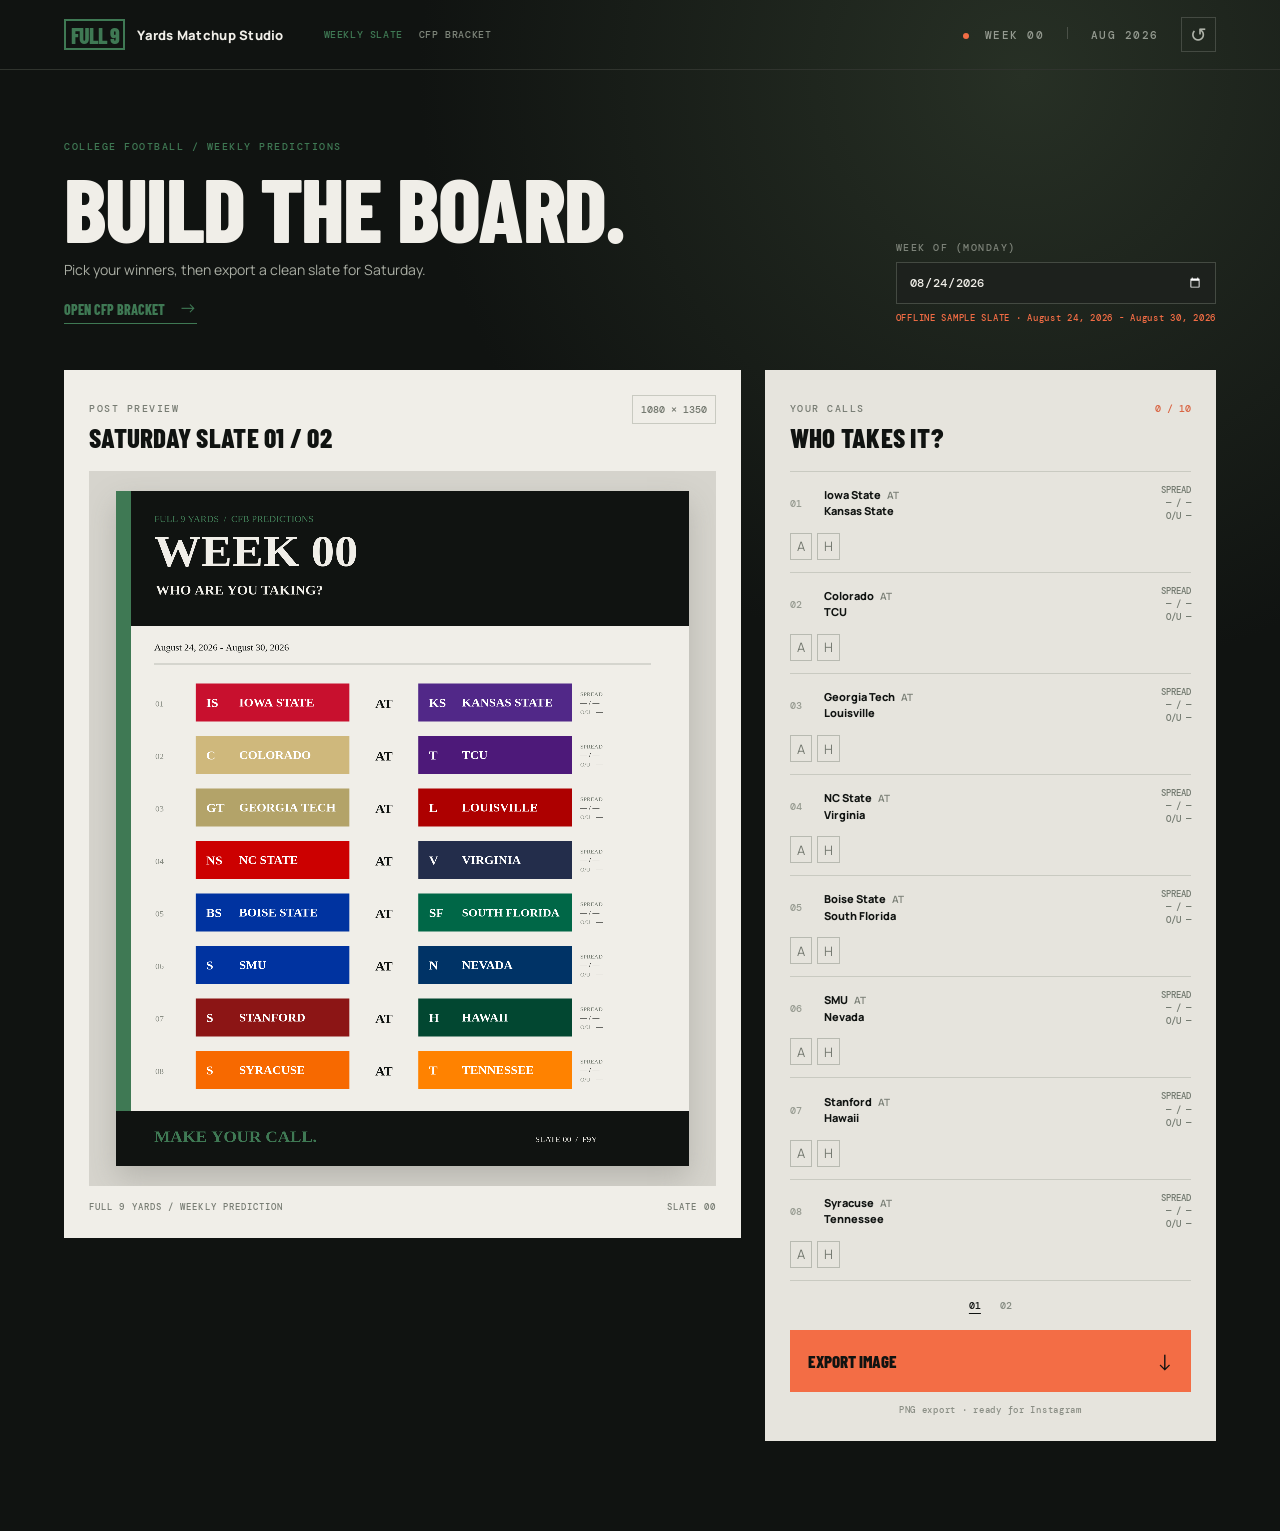
==== index.html @ cd724bb4 "Add GitHub Pages deployment" ====
<!doctype html>
<html lang="en">
<head>
  <meta charset="utf-8">
  <meta name="viewport" content="width=device-width, initial-scale=1">
  <title>F9Y Matchup Studio</title>
  <link rel="preconnect" href="https://fonts.googleapis.com">
  <link rel="preconnect" href="https://fonts.gstatic.com" crossorigin>
  <link href="https://fonts.googleapis.com/css2?family=Barlow+Condensed:wght@600;700;800;900&family=DM+Mono:wght@400;500&family=Manrope:wght@400;600;700;800&display=swap" rel="stylesheet">
  <link rel="stylesheet" href="styles.css">
</head>
<body>
  <div class="app-shell">
    <header class="topbar">
      <a class="brand" href="#"><span class="brand-mark">FULL 9</span><span>Yards Matchup Studio</span></a>
      <nav class="page-nav" aria-label="Studio pages"><a class="active" href="index.html">Weekly slate</a><a href="cfp-bracket.html">CFP bracket</a></nav>
      <div class="topbar-meta"><span class="live-dot"></span> WEEK <span id="headerWeekNumber">00</span> <span class="meta-divider"></span> AUG 2026</div>
      <button class="icon-button" id="resetButton" title="Reset picks" aria-label="Reset picks">↺</button>
    </header>

    <main class="workspace">
      <section class="intro-row">
        <div>
          <p class="eyebrow">COLLEGE FOOTBALL / WEEKLY PREDICTIONS</p>
          <h1>Build the board.</h1>
          <p class="lede">Pick your winners, then export a clean slate for Saturday.</p>
          <a class="bracket-link" href="cfp-bracket.html">Open CFP Bracket <span>→</span></a>
        </div>
        <div class="date-control">
          <label for="gameDate">WEEK OF (MONDAY)</label>
          <input id="gameDate" type="date" value="2026-08-29">
          <span class="schedule-status" id="scheduleStatus">LOADING SCHEDULE...</span>
        </div>
      </section>

      <section class="studio-grid">
        <div class="board-panel">
          <div class="panel-heading">
            <div><span class="section-kicker">POST PREVIEW</span><h2>Saturday slate <span id="pageLabel">01 / 01</span></h2></div>
            <span class="format-chip">1080 × 1350</span>
          </div>
          <div class="canvas-wrap"><canvas id="postCanvas" width="1080" height="1350"></canvas></div>
          <div class="canvas-footer"><span>FULL 9 YARDS / WEEKLY PREDICTION</span><span id="canvasPage">SLATE 00</span></div>
        </div>

        <aside class="control-panel">
          <div class="control-heading"><div><span class="section-kicker">YOUR CALLS</span><h2>Who takes it?</h2></div><span class="pick-count" id="pickCount">0 / 8</span></div>
          <div class="matchup-list" id="matchupList"></div>
          <div class="pagination" id="pagination"></div>
          <button class="export-button" id="exportButton"><span>Export image</span><b>↓</b></button>
          <p class="export-note">PNG export · ready for Instagram</p>
        </aside>
      </section>
    </main>
  </div>
  <script src="app.js"></script>
</body>
</html>
---- styles.css ----
:root{--ink:#101311;--paper:#f0eee8;--muted:#858981;--line:#d5d5cd;--acid:#3f7954;--orange:#f36d45;--white:#faf9f4}
.schedule-status{color:#777f72;font:500 9px "DM Mono";letter-spacing:.08em}.schedule-status.error{color:var(--orange)}
.page-nav{display:flex;gap:16px;margin-left:18px}.page-nav a{color:#7f867b;text-decoration:none;font:500 10px "DM Mono";letter-spacing:.06em;text-transform:uppercase}.page-nav a:hover,.page-nav a.active{color:var(--acid)}
.bracket-link{display:inline-flex;gap:14px;margin-top:22px;color:var(--acid);text-decoration:none;font:800 14px "Barlow Condensed";text-transform:uppercase;border-bottom:1px solid var(--acid);padding-bottom:5px}.bracket-link span{font:400 18px Manrope;line-height:.7}.bracket-link:hover{color:var(--paper);border-color:var(--paper)}
.bracket-rounds{display:grid;gap:12px;border-top:1px solid #c9cac1;padding-top:12px}.bracket-round{border-bottom:1px solid #c9cac1;padding-bottom:10px}.bracket-round h3{font:800 18px/1 "Barlow Condensed";text-transform:uppercase;margin:0 0 9px}.bracket-match{display:grid;grid-template-columns:1fr auto;align-items:center;gap:8px;padding:7px 0;font-size:10px}.bracket-match+.bracket-match{border-top:1px solid #d2d3ca}.bracket-teams{color:#555b53;line-height:1.45}.bracket-teams strong{color:var(--ink);font-weight:800}.bracket-pick{width:26px;height:26px;border:1px solid #b8bab1;background:transparent;color:#73786f;cursor:pointer;font-size:13px}.bracket-pick:hover,.bracket-pick.active{background:var(--acid);border-color:var(--ink);color:var(--ink)}
.team-choice{display:block;width:100%;padding:3px 5px;border:0;background:transparent;color:#555b53;text-align:left;font-size:10px;cursor:pointer}.team-choice:hover,.team-choice.chosen{background:var(--acid);color:var(--ink);font-weight:800}.team-choice:disabled{cursor:default;color:#8b9188}
.seed-editor{border-bottom:1px solid #c9cac1;padding-bottom:17px;margin-bottom:18px}.seed-editor h2{font:800 22px/1 "Barlow Condensed";text-transform:uppercase;margin:7px 0 12px}.seed-editor .section-kicker{color:#777c73}.team-selectors{display:grid;grid-template-columns:1fr 1fr;gap:6px}.team-select{display:grid;grid-template-columns:20px 1fr;align-items:center;gap:5px;color:#73786f;font:500 9px "DM Mono"}.team-select select{min-width:0;background:#f0eee8;border:1px solid #c4c6bd;color:var(--ink);padding:6px 4px;font-size:10px}
.matchup{grid-template-columns:24px minmax(0,1fr) auto auto}.game-odds{color:#737a70;font:500 9px/1.45 "DM Mono";text-align:right;white-space:nowrap}
*{box-sizing:border-box}body{margin:0;background:var(--ink);color:var(--paper);font-family:Manrope, sans-serif}button,input{font:inherit}.app-shell{min-height:100vh;background:radial-gradient(circle at 80% 5%,#273025 0,#101311 34%)}.topbar{height:70px;border-bottom:1px solid #30342e;display:flex;align-items:center;padding:0 clamp(20px,5vw,76px);gap:22px}.brand{color:var(--paper);text-decoration:none;display:flex;align-items:center;gap:12px;font-weight:800;font-size:13px;letter-spacing:.02em}.brand-mark{font-family:"Barlow Condensed";font-size:22px;letter-spacing:-.05em;color:var(--acid);border:2px solid var(--acid);padding:1px 5px 0}.topbar-meta{margin-left:auto;color:#949a90;font:500 11px "DM Mono";letter-spacing:.14em}.live-dot{display:inline-block;background:var(--orange);width:6px;height:6px;border-radius:50%;margin-right:7px}.meta-divider{display:inline-block;height:12px;border-left:1px solid #4b5148;margin:0 14px}.icon-button{border:1px solid #444a42;background:transparent;color:#aeb2a8;width:35px;height:35px;cursor:pointer;font-size:20px}.workspace{max-width:1380px;margin:auto;padding:70px clamp(20px,5vw,76px) 90px}.intro-row{display:flex;justify-content:space-between;align-items:end;margin-bottom:46px}.eyebrow,.section-kicker,.date-control label{color:var(--acid);font:500 10px "DM Mono";letter-spacing:.15em;margin:0}.intro-row h1{font:800 clamp(52px,7vw,90px)/.9 "Barlow Condensed";letter-spacing:-.02em;text-transform:uppercase;margin:14px 0 12px}.lede{color:#a9ada3;margin:0;font-size:14px}.date-control{display:grid;gap:8px;min-width:172px}.date-control label{color:#7d8379}.date-control input{color:var(--paper);background:#1d211d;border:1px solid #444a42;padding:11px 12px;color-scheme:dark;font:500 12px "DM Mono"}.studio-grid{display:grid;grid-template-columns:minmax(0,1.2fr) minmax(320px,.8fr);gap:24px;align-items:start}.board-panel,.control-panel{background:var(--paper);color:var(--ink);padding:25px}.control-panel{background:#e6e4dd}.panel-heading,.control-heading{display:flex;align-items:start;justify-content:space-between;margin-bottom:20px}.panel-heading h2,.control-heading h2{font:800 27px/1 "Barlow Condensed";text-transform:uppercase;margin:7px 0 0;letter-spacing:.01em}.panel-heading .section-kicker,.control-heading .section-kicker{color:#777c73}.format-chip,.pick-count{font:500 10px "DM Mono";color:#71766d;border:1px solid #c9cac1;padding:7px 8px}.pick-count{border:0;padding:7px 0;color:#d96341}.canvas-wrap{background:#d6d4cd;display:flex;justify-content:center;padding:20px;max-height:715px;overflow:hidden}.canvas-wrap canvas{display:block;width:min(100%,573px);height:auto;box-shadow:0 12px 28px #77787355}.canvas-footer{display:flex;justify-content:space-between;color:#787d74;font:500 9px "DM Mono";letter-spacing:.12em;padding-top:15px}.matchup-list{border-top:1px solid #c9cac1}.matchup{display:grid;grid-template-columns:24px 1fr auto;align-items:center;gap:10px;border-bottom:1px solid #c9cac1;padding:12px 0}.matchup-number{color:#969a90;font:500 10px "DM Mono"}.team-pair{font-size:11px;font-weight:800;line-height:1.5}.team-pair span{color:#7a7f76;font-weight:600;font-size:10px;margin-left:4px}.pick-buttons{display:flex;gap:5px}.pick-button{width:27px;height:27px;border:1px solid #b8bab1;background:transparent;color:#73786f;cursor:pointer;font-size:13px}.pick-button:hover,.pick-button.active{background:var(--acid);border-color:var(--ink);color:var(--ink)}.pagination{display:flex;justify-content:center;gap:7px;padding:17px 0}.page-button{border:0;background:transparent;color:#848a80;font:500 10px "DM Mono";cursor:pointer}.page-button.active{color:var(--ink);text-decoration:underline;text-underline-offset:4px}.export-button{width:100%;background:var(--orange);color:var(--ink);border:0;padding:16px 18px;display:flex;justify-content:space-between;align-items:center;font:800 17px "Barlow Condensed";text-transform:uppercase;cursor:pointer}.export-button:hover{background:var(--acid)}.export-button b{font:400 22px Manrope}.export-note{text-align:center;color:#8a8e85;font:500 9px "DM Mono";letter-spacing:.08em;margin:12px 0 0}@media(max-width:800px){.topbar-meta{display:none}.intro-row{align-items:start;gap:28px;flex-direction:column;margin-bottom:30px}.date-control{width:100%}.studio-grid{grid-template-columns:1fr}.workspace{padding-top:45px}.board-panel,.control-panel{padding:17px}.canvas-wrap{padding:10px}.canvas-footer{font-size:8px}}
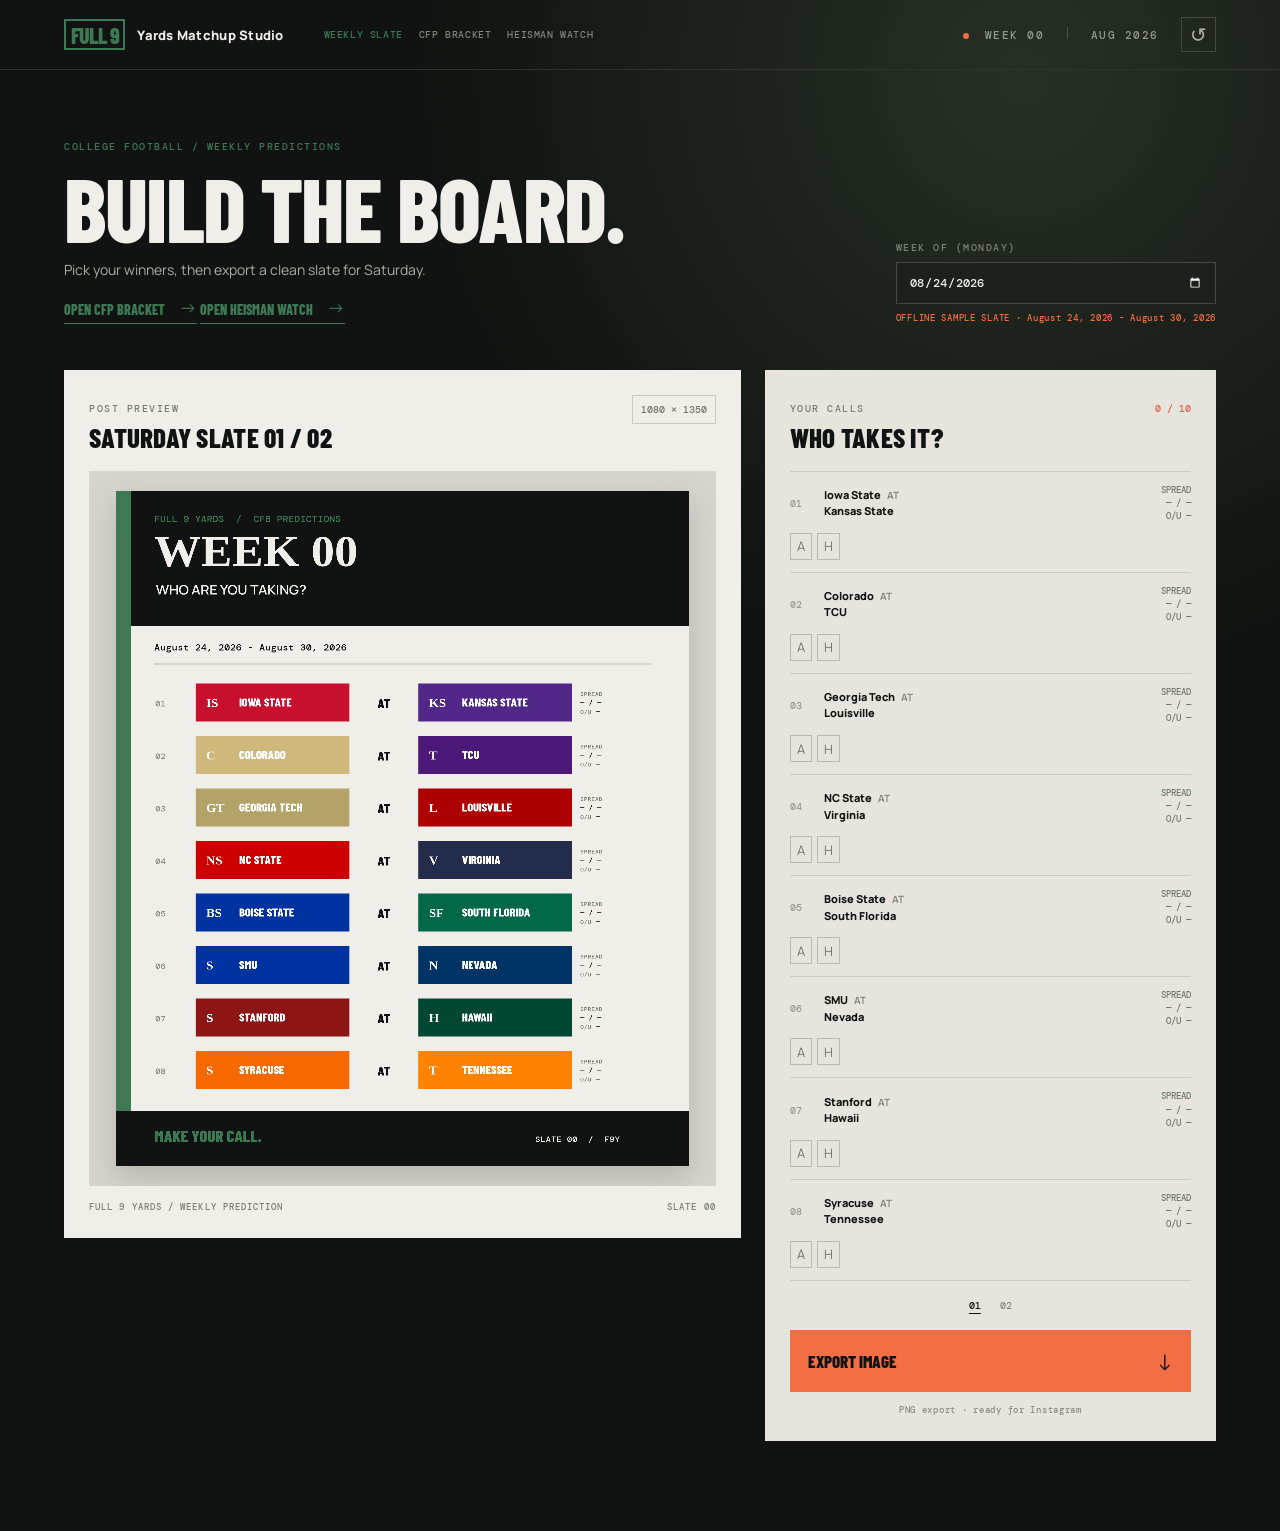
==== commit 8b32ae51: "Add Heisman watch page" ====
--- a/index.html
+++ b/index.html
@@ -13,7 +13,7 @@
   <div class="app-shell">
     <header class="topbar">
       <a class="brand" href="#"><span class="brand-mark">FULL 9</span><span>Yards Matchup Studio</span></a>
-      <nav class="page-nav" aria-label="Studio pages"><a class="active" href="index.html">Weekly slate</a><a href="cfp-bracket.html">CFP bracket</a></nav>
+      <nav class="page-nav" aria-label="Studio pages"><a class="active" href="index.html">Weekly slate</a><a href="cfp-bracket.html">CFP bracket</a><a href="heisman.html">Heisman watch</a></nav>
       <div class="topbar-meta"><span class="live-dot"></span> WEEK <span id="headerWeekNumber">00</span> <span class="meta-divider"></span> AUG 2026</div>
       <button class="icon-button" id="resetButton" title="Reset picks" aria-label="Reset picks">↺</button>
     </header>
@@ -25,6 +25,7 @@
           <h1>Build the board.</h1>
           <p class="lede">Pick your winners, then export a clean slate for Saturday.</p>
           <a class="bracket-link" href="cfp-bracket.html">Open CFP Bracket <span>→</span></a>
+          <a class="bracket-link" href="heisman.html">Open Heisman Watch <span>→</span></a>
         </div>
         <div class="date-control">
           <label for="gameDate">WEEK OF (MONDAY)</label>
--- a/styles.css
+++ b/styles.css
@@ -6,4 +6,5 @@
 .team-choice{display:block;width:100%;padding:3px 5px;border:0;background:transparent;color:#555b53;text-align:left;font-size:10px;cursor:pointer}.team-choice:hover,.team-choice.chosen{background:var(--acid);color:var(--ink);font-weight:800}.team-choice:disabled{cursor:default;color:#8b9188}
 .seed-editor{border-bottom:1px solid #c9cac1;padding-bottom:17px;margin-bottom:18px}.seed-editor h2{font:800 22px/1 "Barlow Condensed";text-transform:uppercase;margin:7px 0 12px}.seed-editor .section-kicker{color:#777c73}.team-selectors{display:grid;grid-template-columns:1fr 1fr;gap:6px}.team-select{display:grid;grid-template-columns:20px 1fr;align-items:center;gap:5px;color:#73786f;font:500 9px "DM Mono"}.team-select select{min-width:0;background:#f0eee8;border:1px solid #c4c6bd;color:var(--ink);padding:6px 4px;font-size:10px}
 .matchup{grid-template-columns:24px minmax(0,1fr) auto auto}.game-odds{color:#737a70;font:500 9px/1.45 "DM Mono";text-align:right;white-space:nowrap}
+.heisman-layout{grid-template-columns:minmax(0,1.3fr) minmax(280px,.7fr)}.heisman-list{display:grid;gap:14px}.heisman-card{display:grid;grid-template-columns:110px minmax(0,1fr);gap:16px;padding:16px;border:1px solid #d6d5ce;background:#f9f7f3;box-shadow:0 0 0 1px rgba(16,19,17,.02)}.heisman-card.lead{background:#f3f1ea}.heisman-card + .heisman-card{margin-top:0}.heisman-headshot{position:relative;display:flex;align-items:center;justify-content:center;min-height:120px;border:1px solid #d0d2ca;background:linear-gradient(135deg,#eae8e1,#d8d7d0);overflow:hidden;border-radius:16px}.heisman-headshot img{width:100%;height:100%;object-fit:cover;display:block;background:#ebefe8}.heisman-fallback{display:flex;align-items:center;justify-content:center;width:100%;height:100%;font:800 32px/1 "Barlow Condensed";letter-spacing:-.04em;color:#101311;background:linear-gradient(135deg,#ded9cf,#c5c4bb)}.heisman-meta{display:grid;grid-template-columns:auto 1fr auto;align-items:center;gap:12px}.heisman-rank{font:800 28px "Barlow Condensed";color:var(--acid);min-width:26px}.heisman-player h3{margin:0;font:800 26px/1 "Barlow Condensed";text-transform:uppercase;letter-spacing:-.04em}.heisman-player p{margin:6px 0 0;color:#5a615b;font:500 11px "DM Mono";letter-spacing:.08em;text-transform:uppercase}.heisman-odds{padding:8px 10px;background:#101311;color:#f4f3f0;font:800 18px "Barlow Condensed";letter-spacing:.02em;border-radius:999px;min-width:88px;text-align:center}.heisman-stats{display:grid;grid-template-columns:repeat(3,minmax(0,1fr));gap:10px;margin-top:12px}.heisman-stat{padding:8px 10px;border:1px solid #dad7d1;background:rgba(255,255,255,.45)}.heisman-stat-label{display:block;color:#737a70;font:500 9px "DM Mono";letter-spacing:.09em;text-transform:uppercase}.heisman-stat-value{display:block;margin-top:4px;font:800 18px/1.1 "Barlow Condensed";color:var(--ink)}.heisman-summary{display:grid;gap:10px;margin-top:18px}.heisman-summary-item{display:flex;align-items:center;justify-content:space-between;padding:9px 10px;border:1px solid #d0d2ca;background:#f5f3ee}.heisman-summary-item strong{font:800 16px "Barlow Condensed";color:var(--ink)}.heisman-summary-item span{font:500 10px "DM Mono";text-transform:uppercase;letter-spacing:.1em;color:#5d635e}
 *{box-sizing:border-box}body{margin:0;background:var(--ink);color:var(--paper);font-family:Manrope, sans-serif}button,input{font:inherit}.app-shell{min-height:100vh;background:radial-gradient(circle at 80% 5%,#273025 0,#101311 34%)}.topbar{height:70px;border-bottom:1px solid #30342e;display:flex;align-items:center;padding:0 clamp(20px,5vw,76px);gap:22px}.brand{color:var(--paper);text-decoration:none;display:flex;align-items:center;gap:12px;font-weight:800;font-size:13px;letter-spacing:.02em}.brand-mark{font-family:"Barlow Condensed";font-size:22px;letter-spacing:-.05em;color:var(--acid);border:2px solid var(--acid);padding:1px 5px 0}.topbar-meta{margin-left:auto;color:#949a90;font:500 11px "DM Mono";letter-spacing:.14em}.live-dot{display:inline-block;background:var(--orange);width:6px;height:6px;border-radius:50%;margin-right:7px}.meta-divider{display:inline-block;height:12px;border-left:1px solid #4b5148;margin:0 14px}.icon-button{border:1px solid #444a42;background:transparent;color:#aeb2a8;width:35px;height:35px;cursor:pointer;font-size:20px}.workspace{max-width:1380px;margin:auto;padding:70px clamp(20px,5vw,76px) 90px}.intro-row{display:flex;justify-content:space-between;align-items:end;margin-bottom:46px}.eyebrow,.section-kicker,.date-control label{color:var(--acid);font:500 10px "DM Mono";letter-spacing:.15em;margin:0}.intro-row h1{font:800 clamp(52px,7vw,90px)/.9 "Barlow Condensed";letter-spacing:-.02em;text-transform:uppercase;margin:14px 0 12px}.lede{color:#a9ada3;margin:0;font-size:14px}.date-control{display:grid;gap:8px;min-width:172px}.date-control label{color:#7d8379}.date-control input{color:var(--paper);background:#1d211d;border:1px solid #444a42;padding:11px 12px;color-scheme:dark;font:500 12px "DM Mono"}.studio-grid{display:grid;grid-template-columns:minmax(0,1.2fr) minmax(320px,.8fr);gap:24px;align-items:start}.board-panel,.control-panel{background:var(--paper);color:var(--ink);padding:25px}.control-panel{background:#e6e4dd}.panel-heading,.control-heading{display:flex;align-items:start;justify-content:space-between;margin-bottom:20px}.panel-heading h2,.control-heading h2{font:800 27px/1 "Barlow Condensed";text-transform:uppercase;margin:7px 0 0;letter-spacing:.01em}.panel-heading .section-kicker,.control-heading .section-kicker{color:#777c73}.format-chip,.pick-count{font:500 10px "DM Mono";color:#71766d;border:1px solid #c9cac1;padding:7px 8px}.pick-count{border:0;padding:7px 0;color:#d96341}.canvas-wrap{background:#d6d4cd;display:flex;justify-content:center;padding:20px;max-height:715px;overflow:hidden}.canvas-wrap canvas{display:block;width:min(100%,573px);height:auto;box-shadow:0 12px 28px #77787355}.canvas-footer{display:flex;justify-content:space-between;color:#787d74;font:500 9px "DM Mono";letter-spacing:.12em;padding-top:15px}.matchup-list{border-top:1px solid #c9cac1}.matchup{display:grid;grid-template-columns:24px 1fr auto;align-items:center;gap:10px;border-bottom:1px solid #c9cac1;padding:12px 0}.matchup-number{color:#969a90;font:500 10px "DM Mono"}.team-pair{font-size:11px;font-weight:800;line-height:1.5}.team-pair span{color:#7a7f76;font-weight:600;font-size:10px;margin-left:4px}.pick-buttons{display:flex;gap:5px}.pick-button{width:27px;height:27px;border:1px solid #b8bab1;background:transparent;color:#73786f;cursor:pointer;font-size:13px}.pick-button:hover,.pick-button.active{background:var(--acid);border-color:var(--ink);color:var(--ink)}.pagination{display:flex;justify-content:center;gap:7px;padding:17px 0}.page-button{border:0;background:transparent;color:#848a80;font:500 10px "DM Mono";cursor:pointer}.page-button.active{color:var(--ink);text-decoration:underline;text-underline-offset:4px}.export-button{width:100%;background:var(--orange);color:var(--ink);border:0;padding:16px 18px;display:flex;justify-content:space-between;align-items:center;font:800 17px "Barlow Condensed";text-transform:uppercase;cursor:pointer}.export-button:hover{background:var(--acid)}.export-button b{font:400 22px Manrope}.export-note{text-align:center;color:#8a8e85;font:500 9px "DM Mono";letter-spacing:.08em;margin:12px 0 0}@media(max-width:800px){.topbar-meta{display:none}.intro-row{align-items:start;gap:28px;flex-direction:column;margin-bottom:30px}.date-control{width:100%}.studio-grid{grid-template-columns:1fr}.workspace{padding-top:45px}.board-panel,.control-panel{padding:17px}.canvas-wrap{padding:10px}.canvas-footer{font-size:8px}}
